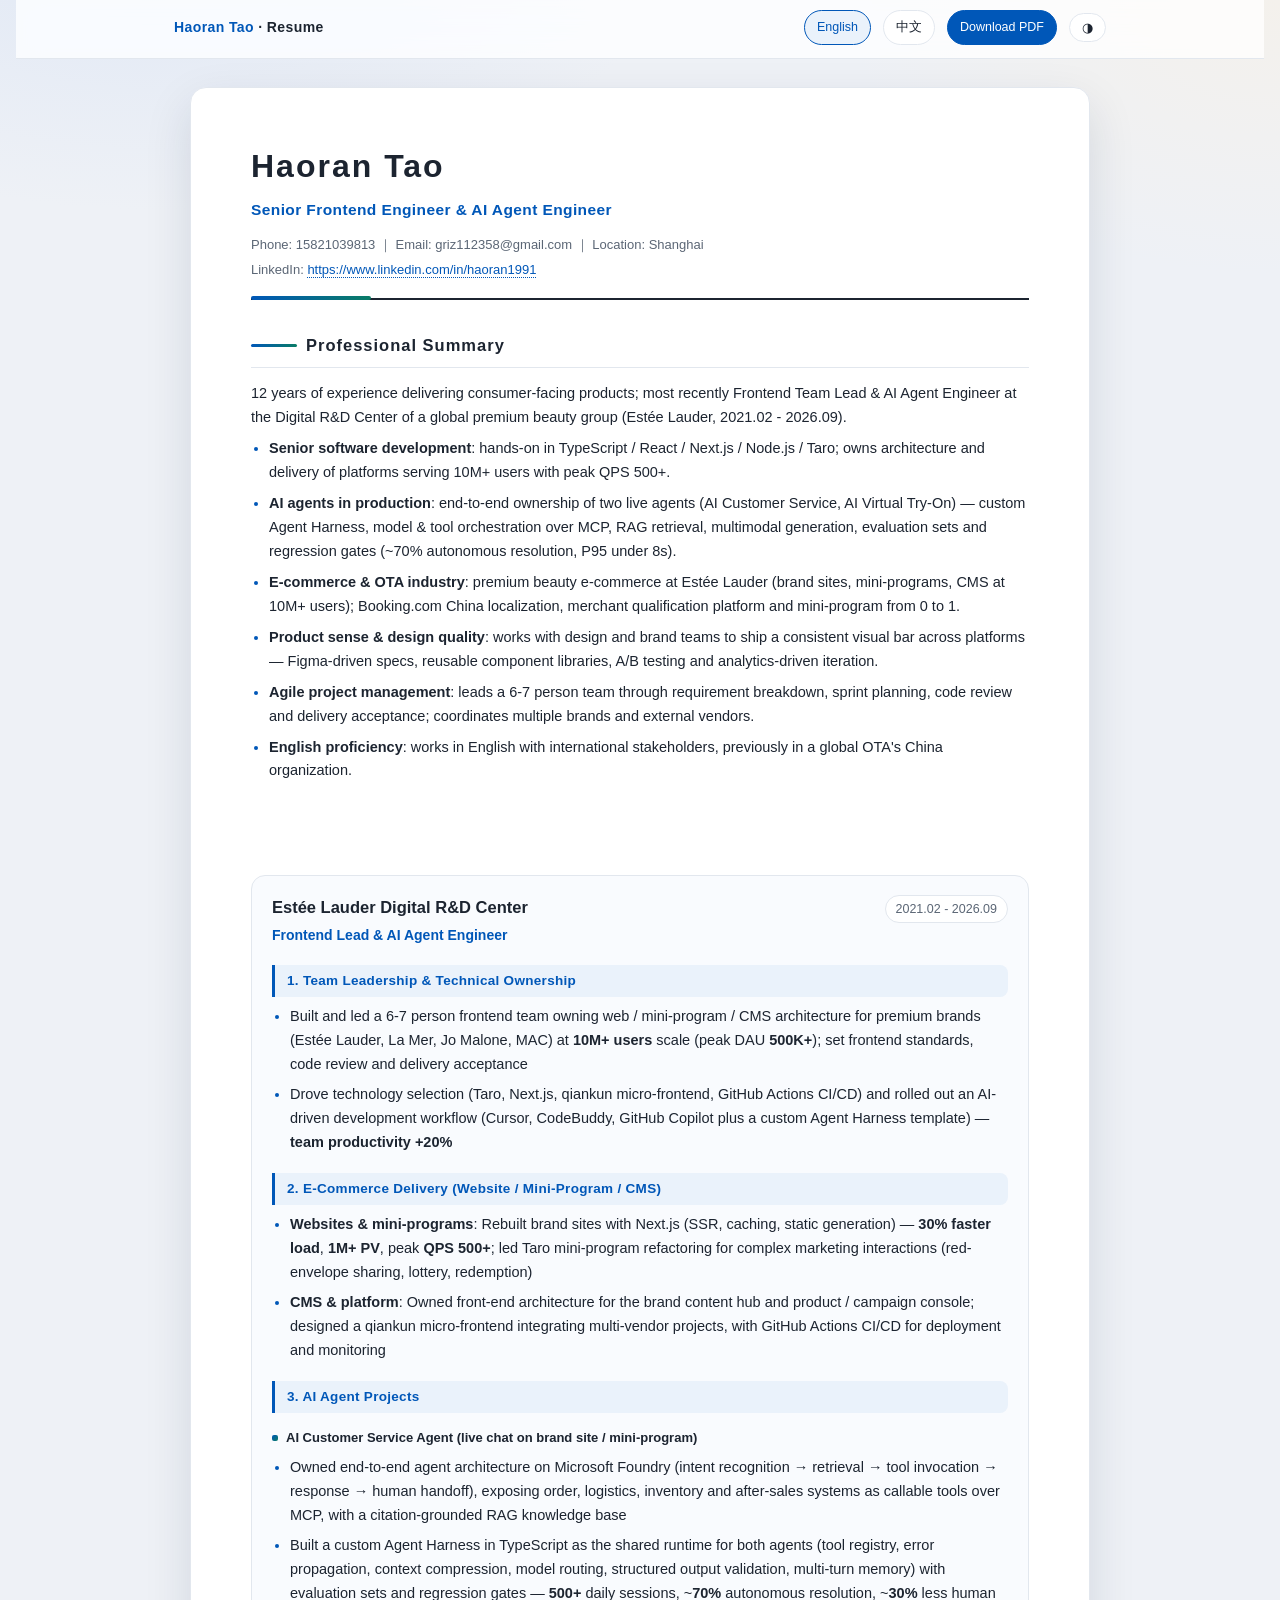
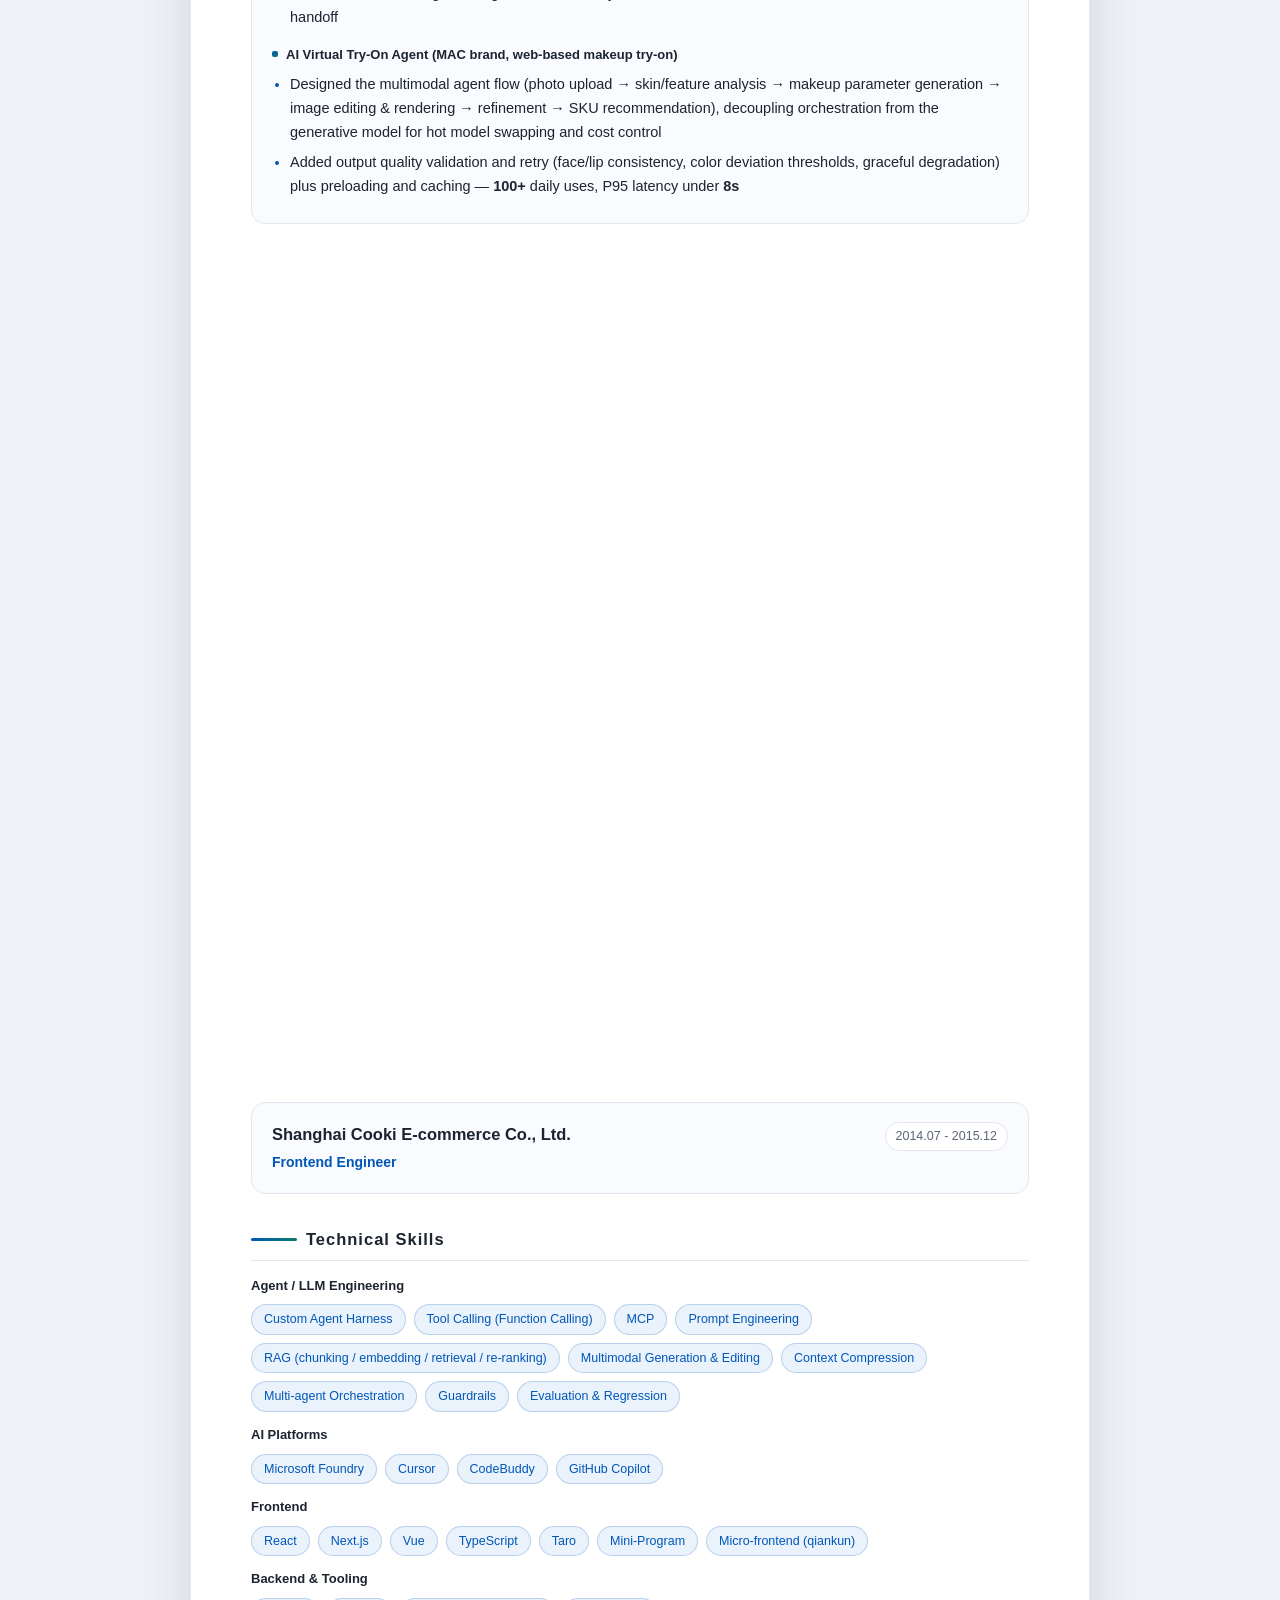
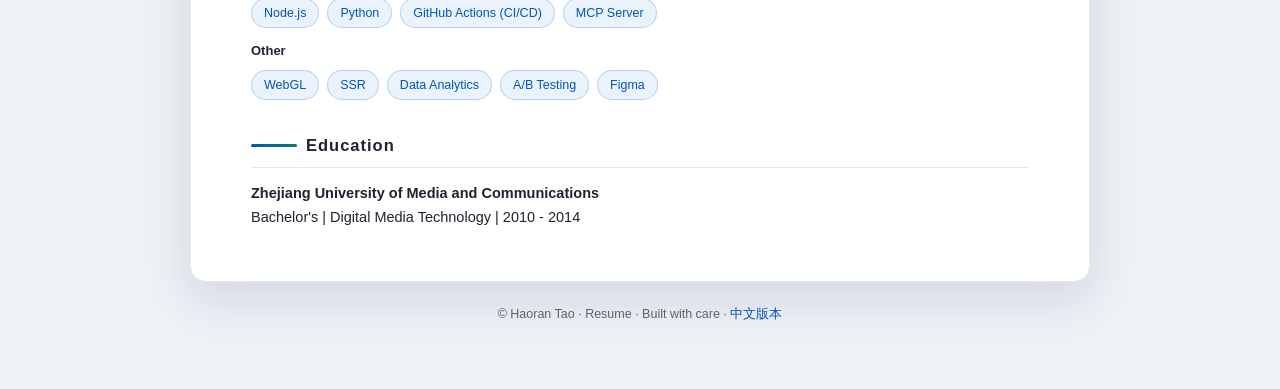
==== en/index.html @ 830e7e39 "Publish resume site (zh + en)" ====
<!DOCTYPE html>
<html lang="en" data-theme="light">
<head>
<meta charset="UTF-8">
<meta name="viewport" content="width=device-width, initial-scale=1.0">
<title>Haoran Tao · Resume</title>
<meta name="description" content="Senior Frontend Engineer & AI Agent Engineer, 12 years, Shanghai.">
<meta property="og:title" content="Haoran Tao · Resume">
<meta property="og:description" content="Senior Frontend Engineer & AI Agent Engineer, 12 years, Shanghai.">
<link rel="stylesheet" href="../style.css">
</head>
<body>

<div class="topbar noprint">
  <div class="topbar-inner">
    <div class="brand"><span>Haoran Tao</span> · Resume</div>
    <div class="spacer"></div>
    <a class="btn active" href="./">English</a>
    <a class="btn " href="/">中文</a>
    <a class="btn primary" href="/resume-en.pdf" download>Download PDF</a>
    <button class="btn" id="themeBtn" type="button" title="Toggle theme">&#9681;</button>
  </div>
  <div class="scrollbar"><i id="bar"></i></div>
</div>


<div class="page">
  <header>
    <h1>Haoran Tao</h1>
    <div class="title">Senior Frontend Engineer &amp; AI Agent Engineer</div>
    <div class="contact">
      Phone: 15821039813 ｜ Email: griz112358@gmail.com ｜ Location: Shanghai<br>
      LinkedIn: <a href="https://www.linkedin.com/in/haoran1991">https://www.linkedin.com/in/haoran1991</a>
    </div>
  </header>

  <h2>Professional Summary</h2>
  <p>12 years of experience delivering consumer-facing products; most recently Frontend Team Lead &amp; AI Agent Engineer at the Digital R&amp;D Center of a global premium beauty group (Estée Lauder, 2021.02 - 2026.09).</p>
  <ul class="summary">
    <li><strong>Senior software development</strong>: hands-on in TypeScript / React / Next.js / Node.js / Taro; owns architecture and delivery of platforms serving 10M+ users with peak QPS 500+.</li>
    <li><strong>AI agents in production</strong>: end-to-end ownership of two live agents (AI Customer Service, AI Virtual Try-On) — custom Agent Harness, model &amp; tool orchestration over MCP, RAG retrieval, multimodal generation, evaluation sets and regression gates (~70% autonomous resolution, P95 under 8s).</li>
    <li><strong>E-commerce &amp; OTA industry</strong>: premium beauty e-commerce at Estée Lauder (brand sites, mini-programs, CMS at 10M+ users); Booking.com China localization, merchant qualification platform and mini-program from 0 to 1.</li>
    <li><strong>Product sense &amp; design quality</strong>: works with design and brand teams to ship a consistent visual bar across platforms — Figma-driven specs, reusable component libraries, A/B testing and analytics-driven iteration.</li>
    <li><strong>Agile project management</strong>: leads a 6-7 person team through requirement breakdown, sprint planning, code review and delivery acceptance; coordinates multiple brands and external vendors.</li>
    <li><strong>English proficiency</strong>: works in English with international stakeholders, previously in a global OTA's China organization.</li>
  </ul>

  <h2>Work Experience</h2>
  <div class="job">
    <div class="job-head">
      <div>
        <div class="company">Estée Lauder Digital R&amp;D Center</div>
        <div class="role">Frontend Lead &amp; AI Agent Engineer</div>
      </div>
      <div class="period">2021.02 - 2026.09</div>
    </div>
    <div class="block">
      <div class="sub">1. Team Leadership &amp; Technical Ownership</div>
      <ul>
        <li>Built and led a 6-7 person frontend team owning web / mini-program / CMS architecture for premium brands (Estée Lauder, La Mer, Jo Malone, MAC) at <strong>10M+ users</strong> scale (peak DAU <strong>500K+</strong>); set frontend standards, code review and delivery acceptance</li>
        <li>Drove technology selection (Taro, Next.js, qiankun micro-frontend, GitHub Actions CI/CD) and rolled out an AI-driven development workflow (Cursor, CodeBuddy, GitHub Copilot plus a custom Agent Harness template) — <strong>team productivity +20%</strong></li>
        </ul>
      </div>
    <div class="block">
      <div class="sub">2. E-Commerce Delivery (Website / Mini-Program / CMS)</div>
      <ul>
        <li><strong>Websites &amp; mini-programs</strong>: Rebuilt brand sites with Next.js (SSR, caching, static generation) — <strong>30% faster load</strong>, <strong>1M+ PV</strong>, peak <strong>QPS 500+</strong>; led Taro mini-program refactoring for complex marketing interactions (red-envelope sharing, lottery, redemption)</li>
        <li><strong>CMS &amp; platform</strong>: Owned front-end architecture for the brand content hub and product / campaign console; designed a qiankun micro-frontend integrating multi-vendor projects, with GitHub Actions CI/CD for deployment and monitoring</li>
        </ul>
      </div>
    <div class="block">
      <div class="sub">3. AI Agent Projects</div>
      <div class="sub-sub">AI Customer Service Agent (live chat on brand site / mini-program)</div>
      <ul>
        <li>Owned end-to-end agent architecture on Microsoft Foundry (intent recognition → retrieval → tool invocation → response → human handoff), exposing order, logistics, inventory and after-sales systems as callable tools over MCP, with a citation-grounded RAG knowledge base</li>
        <li>Built a custom Agent Harness in TypeScript as the shared runtime for both agents (tool registry, error propagation, context compression, model routing, structured output validation, multi-turn memory) with evaluation sets and regression gates — <strong>500+</strong> daily sessions, ~<strong>70%</strong> autonomous resolution, ~<strong>30%</strong> less human handoff</li>
        </ul>
      <div class="sub-sub">AI Virtual Try-On Agent (MAC brand, web-based makeup try-on)</div>
      <ul>
        <li>Designed the multimodal agent flow (photo upload → skin/feature analysis → makeup parameter generation → image editing &amp; rendering → refinement → SKU recommendation), decoupling orchestration from the generative model for hot model swapping and cost control</li>
        <li>Added output quality validation and retry (face/lip consistency, color deviation thresholds, graceful degradation) plus preloading and caching — <strong>100+</strong> daily uses, P95 latency under <strong>8s</strong></li>
        </ul>
      </div>
  </div>

  <div class="job">
    <div class="job-head">
      <div>
        <div class="company">Booking.com</div>
        <div class="role">Frontend Engineer</div>
      </div>
      <div class="period">2019.01 - 2021.01</div>
    </div>
    <ul>
      <li><strong>China Localization</strong>: Led localization initiatives for Booking.com China, optimized the multi-language system, and independently designed and built a vendor qualification review platform to ensure efficient and compliant onboarding</li>
      <li><strong>Data Infrastructure</strong>: Led the integration and event tracking deployment of Google Analytics on the China site, building a unified data collection and reporting system to provide a trustworthy data foundation for business decisions</li>
      <li><strong>Mini-Program Development</strong>: Participated in building "Booking Daily Picks" mini-program from 0 to 1, accumulating a reusable component library based on design specifications to improve iteration efficiency</li>
      <li><strong>Experiment-Driven Growth</strong>: Designed and executed an A/B Testing experimentation framework, continuously validating product hypotheses around core conversion funnels to drive business iteration with data</li>
        </ul>
  </div>

  <div class="job">
    <div class="job-head">
      <div>
        <div class="company">Bilibili.com (Gaming Division)</div>
        <div class="role">Frontend Engineer</div>
      </div>
      <div class="period">2017.11 - 2018.12</div>
    </div>
    <ul>
      <li>Developed official websites for games including Azur Lane and Honkai Impact 3rd, using CSS3, SVG, and WebGL for high-complexity interactive effects</li>
      <li>Migrated and optimized Webpack build process, improving development and packaging efficiency</li>
      <li>Developed an H5 game center embedded in the app, using Node.js + Koa for SSR server-side rendering, implementing Rem solution for mobile adaptation, and building Mocha + Chai unit testing framework</li>
        </ul>
  </div>

  <div class="job">
    <div class="job-head">
      <div>
        <div class="company">Shanghai KaLv Information Technology Co., Ltd.</div>
        <div class="role">Frontend Engineer</div>
      </div>
      <div class="period">2016.02 - 2017.10</div>
    </div>
    <ul>
      <li>Developed Node.js project scaffolding adapted to the company cloud platform, improving R&amp;D standardization</li>
      <li>Built backend management system using Vue.js + Element UI, supporting Markdown parsing and dynamic directory generation</li>
        </ul>
  </div>

  <div class="job">
    <div class="job-head">
      <div>
        <div class="company">Shanghai Cooki E-commerce Co., Ltd.</div>
        <div class="role">Frontend Engineer</div>
      </div>
      <div class="period">2014.07 - 2015.12</div>
    </div>
  </div>


  <h2>Technical Skills</h2>
  <p class="skill-label"><strong>Agent / LLM Engineering</strong></p>
  <div class="tags">
    <span class="tag">Custom Agent Harness</span>
    <span class="tag">Tool Calling (Function Calling)</span>
    <span class="tag">MCP</span>
    <span class="tag">Prompt Engineering</span>
    <span class="tag">RAG (chunking / embedding / retrieval / re-ranking)</span>
    <span class="tag">Multimodal Generation &amp; Editing</span>
    <span class="tag">Context Compression</span>
    <span class="tag">Multi-agent Orchestration</span>
    <span class="tag">Guardrails</span>
    <span class="tag">Evaluation &amp; Regression</span>
  </div>
  <p class="skill-label"><strong>AI Platforms</strong></p>
  <div class="tags">
    <span class="tag">Microsoft Foundry</span>
    <span class="tag">Cursor</span>
    <span class="tag">CodeBuddy</span>
    <span class="tag">GitHub Copilot</span>
  </div>
  <p class="skill-label"><strong>Frontend</strong></p>
  <div class="tags">
    <span class="tag">React</span>
    <span class="tag">Next.js</span>
    <span class="tag">Vue</span>
    <span class="tag">TypeScript</span>
    <span class="tag">Taro</span>
    <span class="tag">Mini-Program</span>
    <span class="tag">Micro-frontend (qiankun)</span>
  </div>
  <p class="skill-label"><strong>Backend &amp; Tooling</strong></p>
  <div class="tags">
    <span class="tag">Node.js</span>
    <span class="tag">Python</span>
    <span class="tag">GitHub Actions (CI/CD)</span>
    <span class="tag">MCP Server</span>
  </div>
  <p class="skill-label"><strong>Other</strong></p>
  <div class="tags">
    <span class="tag">WebGL</span>
    <span class="tag">SSR</span>
    <span class="tag">Data Analytics</span>
    <span class="tag">A/B Testing</span>
    <span class="tag">Figma</span>
  </div>

  <h2>Education</h2>
  <div class="edu"><strong>Zhejiang University of Media and Communications</strong></div>
  <p>Bachelor's | Digital Media Technology | 2010 - 2014</p>
</div>

<footer class="noprint">
  <p>© Haoran Tao · Resume · Built with care · <a href="/">中文版本</a></p>
</footer>

<script>
(function(){
  var root=document.documentElement, btn=document.getElementById('themeBtn');
  var saved=null;
  try{saved=localStorage.getItem('resume-theme');}catch(e){}
  if(!saved){ saved = window.matchMedia('(prefers-color-scheme: dark)').matches ? 'dark':'light'; }
  root.setAttribute('data-theme',saved);
  btn.addEventListener('click',function(){
    var next = root.getAttribute('data-theme')==='dark'?'light':'dark';
    root.setAttribute('data-theme',next);
    try{localStorage.setItem('resume-theme',next);}catch(e){}
  });

  // reveal on scroll
  var targets=document.querySelectorAll('h2, .job, .tags');
  targets.forEach(function(el){el.classList.add('reveal');});
  if('IntersectionObserver' in window){
    var io=new IntersectionObserver(function(entries){
      entries.forEach(function(en){
        if(en.isIntersecting){ en.target.classList.add('in'); io.unobserve(en.target); }
      });
    },{rootMargin:'0px 0px -8% 0px',threshold:.05});
    targets.forEach(function(el){io.observe(el);});
  }else{
    targets.forEach(function(el){el.classList.add('in');});
  }

  // scroll progress
  var bar=document.getElementById('bar');
  function onScroll(){
    var h=document.documentElement;
    var max=h.scrollHeight-h.clientHeight;
    var p=max>0?(h.scrollTop/max)*100:0;
    bar.style.width=p+'%';
  }
  document.addEventListener('scroll',onScroll,{passive:true});
  onScroll();
})();
</script>

</body>
</html>
---- style.css ----
:root{
  --bg:#eef1f6;
  --bg-grad-1:#dfe7f5;
  --bg-grad-2:#f4f1ec;
  --card:#ffffff;
  --text:#1c2430;
  --muted:#5b6675;
  --line:#e2e7ee;
  --accent:#0057b8;
  --accent-2:#0a7c66;
  --accent-soft:#eaf2fb;
  --shadow:0 18px 48px rgba(20,32,58,.12);
  --radius:16px;
}
html[data-theme="dark"]{
  --bg:#0e1420;
  --bg-grad-1:#131c2c;
  --bg-grad-2:#1a1512;
  --card:#151c29;
  --text:#e7ecf4;
  --muted:#9aa6b8;
  --line:#263044;
  --accent:#5aa9ff;
  --accent-2:#3fd0ae;
  --accent-soft:#16273d;
  --shadow:0 18px 48px rgba(0,0,0,.5);
}
*{margin:0;padding:0;box-sizing:border-box}
html{scroll-behavior:smooth}
body{
  font-family:-apple-system,BlinkMacSystemFont,"PingFang SC","Hiragino Sans GB","Microsoft YaHei","Segoe UI",Roboto,sans-serif;
  line-height:1.65;color:var(--text);font-size:14.5px;
  background:var(--bg);
  background-image:
    radial-gradient(900px 500px at 12% -10%, var(--bg-grad-1), transparent 60%),
    radial-gradient(800px 500px at 100% 0%, var(--bg-grad-2), transparent 55%);
  background-attachment:fixed;
  padding:0 16px 64px;
  transition:background-color .3s ease,color .3s ease;
}
/* top bar */
.topbar{
  position:sticky;top:0;z-index:50;
  backdrop-filter:saturate(180%) blur(12px);
  -webkit-backdrop-filter:saturate(180%) blur(12px);
  background:color-mix(in srgb, var(--card) 78%, transparent);
  border-bottom:1px solid var(--line);
}
.topbar-inner{
  max-width:940px;margin:0 auto;padding:10px 4px;
  display:flex;align-items:center;gap:12px;
}
.brand{font-weight:800;letter-spacing:.4px;font-size:14px;color:var(--text)}
.brand span{color:var(--accent)}
.topbar .spacer{flex:1}
.btn{
  border:1px solid var(--line);background:var(--card);color:var(--text);
  padding:6px 12px;border-radius:999px;font-size:12.5px;cursor:pointer;
  text-decoration:none;display:inline-flex;align-items:center;gap:6px;
  transition:transform .18s ease,box-shadow .18s ease,border-color .18s ease,color .18s;
}
.btn:hover{transform:translateY(-1px);box-shadow:0 6px 16px rgba(20,32,58,.12);border-color:var(--accent);color:var(--accent)}
.btn.primary{background:var(--accent);border-color:var(--accent);color:#fff}
.btn.primary:hover{color:#fff;filter:brightness(1.08)}
.btn.active{border-color:var(--accent);color:var(--accent);background:var(--accent-soft)}
.scrollbar{height:3px;background:transparent}
.scrollbar i{display:block;height:100%;width:0;background:linear-gradient(90deg,var(--accent),var(--accent-2));transition:width .1s linear}

.page{
  max-width:900px;margin:28px auto 0;background:var(--card);padding:52px 60px;
  box-shadow:var(--shadow);border-radius:var(--radius);
  border:1px solid var(--line);
  animation:rise .6s cubic-bezier(.2,.7,.3,1) both;
}
@keyframes rise{from{opacity:0;transform:translateY(14px)}to{opacity:1;transform:none}}

/* header */
header{border-bottom:2px solid var(--text);padding-bottom:16px;margin-bottom:26px;position:relative}
header::after{content:'';position:absolute;left:0;bottom:-2px;width:120px;height:4px;border-radius:2px;
  background:linear-gradient(90deg,var(--accent),var(--accent-2))}
h1{font-size:32px;letter-spacing:2px;color:var(--text)}
.title{font-size:15.5px;color:var(--accent);font-weight:600;margin-top:5px;letter-spacing:.4px}
.contact{font-size:13px;color:var(--muted);margin-top:10px;line-height:1.9}
.contact a{color:var(--accent);text-decoration:none;border-bottom:1px dotted var(--accent)}
.contact a:hover{border-bottom-style:solid}
.hi{color:var(--accent);font-weight:600}

/* section */
h2{
  font-size:16.5px;color:var(--text);margin:32px 0 14px;padding-bottom:7px;
  border-bottom:1.5px solid var(--line);letter-spacing:1px;position:relative;
  display:flex;align-items:center;gap:9px;
}
h2::before{
  content:'';width:46px;height:3px;border-radius:2px;
  background:linear-gradient(90deg,var(--accent),var(--accent-2));
}
h2 .ic{font-size:15px}
h3{font-size:15px;color:var(--text);margin:18px 0 6px}
h4{font-size:13.5px;color:var(--accent);margin:12px 0 4px}
.sub{
  font-size:13.5px;font-weight:700;color:var(--accent);
  background:var(--accent-soft);border-left:3px solid var(--accent);
  padding:5px 12px;margin:18px 0 8px;border-radius:0 8px 8px 0;letter-spacing:.3px;
}
.sub-sub{font-size:13px;font-weight:700;color:var(--text);margin:14px 0 4px;display:flex;align-items:center;gap:8px}
.sub-sub::before{
  content:'';flex:none;width:6px;height:6px;border-radius:2px;
  background:linear-gradient(135deg,var(--accent),var(--accent-2));
}
.job{
  margin-top:24px;padding:18px 20px;border:1px solid var(--line);border-radius:14px;
  background:color-mix(in srgb, var(--card) 70%, var(--accent-soft) 30%);
  transition:transform .2s ease,box-shadow .2s ease,border-color .2s ease;
}
.job:hover{transform:translateY(-2px);box-shadow:0 12px 30px rgba(20,32,58,.10);border-color:var(--accent)}
.job-head{display:flex;flex-wrap:wrap;align-items:baseline;justify-content:space-between;gap:6px}
.company{font-size:16.5px;font-weight:700;color:var(--text)}
.role{font-size:14px;font-weight:600;color:var(--accent);margin-top:3px}
.period{
  font-size:12.5px;color:var(--muted);font-variant-numeric:tabular-nums;
  background:var(--card);border:1px solid var(--line);padding:3px 10px;border-radius:999px;
}
.block{margin-top:14px}
ul{margin:8px 0 4px 18px}
ul.summary li{margin:7px 0}
li{margin:6px 0}
li::marker{color:var(--accent)}
strong{color:var(--text)}
.kw{color:var(--accent);font-weight:600}
.todo{color:#b54708;background:#fff7ed;padding:0 4px;border-radius:3px;font-weight:600}
.skill-label{margin:12px 0 2px;font-size:13px}
.tags{display:flex;flex-wrap:wrap;gap:8px;margin:8px 0 4px}
.tag{
  background:var(--accent-soft);color:var(--accent);border:1px solid color-mix(in srgb,var(--accent) 22%, transparent);
  padding:4px 12px;border-radius:999px;font-size:12.5px;
  transition:transform .16s ease,box-shadow .16s ease;
}
.tag:hover{transform:translateY(-2px);box-shadow:0 6px 14px rgba(20,32,58,.10)}
.tag.dark{background:var(--text);color:var(--card);border-color:var(--text)}
.edu{margin-top:6px}

/* reveal */
.reveal{opacity:0;transform:translateY(16px);transition:opacity .55s ease,transform .55s cubic-bezier(.2,.7,.3,1)}
.reveal.in{opacity:1;transform:none}

footer{max-width:900px;margin:22px auto 0;text-align:center;color:var(--muted);font-size:12.5px}
footer a{color:var(--accent);text-decoration:none}

@media (max-width:640px){
  .page{padding:30px 22px;border-radius:12px}
  h1{font-size:26px}
  .topbar-inner{flex-wrap:wrap;gap:8px}
  .period{margin-top:4px}
}
@media print{
  @page{margin:10mm 11mm}
  html,body{-webkit-print-color-adjust:exact;print-color-adjust:exact}
  body{background:#fff;padding:0;font-size:9pt;line-height:1.42;text-rendering:optimizeLegibility;-webkit-font-smoothing:antialiased}
  .topbar,.scrollbar,footer .noprint{display:none!important}
  .page{box-shadow:none;padding:0;max-width:none;border:0;border-radius:0;animation:none;background:#fff}
  .job{background:#fff;border:0;padding:0;margin-top:9px;break-inside:avoid}
  .job:hover{transform:none;box-shadow:none}
  .reveal{opacity:1!important;transform:none!important}
  header{padding-bottom:9px;margin-bottom:12px}
  h1{font-size:17.5pt;letter-spacing:2.5px}
  .title{font-size:10.2pt;margin-top:4px}
  .contact{font-size:8.4pt;margin-top:7px;line-height:1.5}
  h2{font-size:9.8pt;margin:9px 0 9px;padding-bottom:3px}
  h2::before{width:36px;height:2.4px}
  h4{font-size:9.6pt;margin:9px 0 3px}
  .sub{font-size:9.3pt;margin:8px 0 4px;padding:2px 8px}
  .sub-sub{font-size:9.1pt;margin:6px 0 2px}
  .sub-sub::before{width:4.5px;height:4.5px}
  .company{font-size:10.8pt}
  .role{font-size:9.4pt}
  .period{font-size:8.8pt;padding:1px 7px}
  .block{margin-top:5px}
  ul{margin:3px 0 2px 14px}
  li{margin:1.7px 0;line-height:1.42}
  .tags{gap:6px;margin:6px 0 2px}
  .tag{font-size:8.6pt;padding:2px 8px}
  .skill-label{font-size:9pt;margin:6px 0 1px}
}
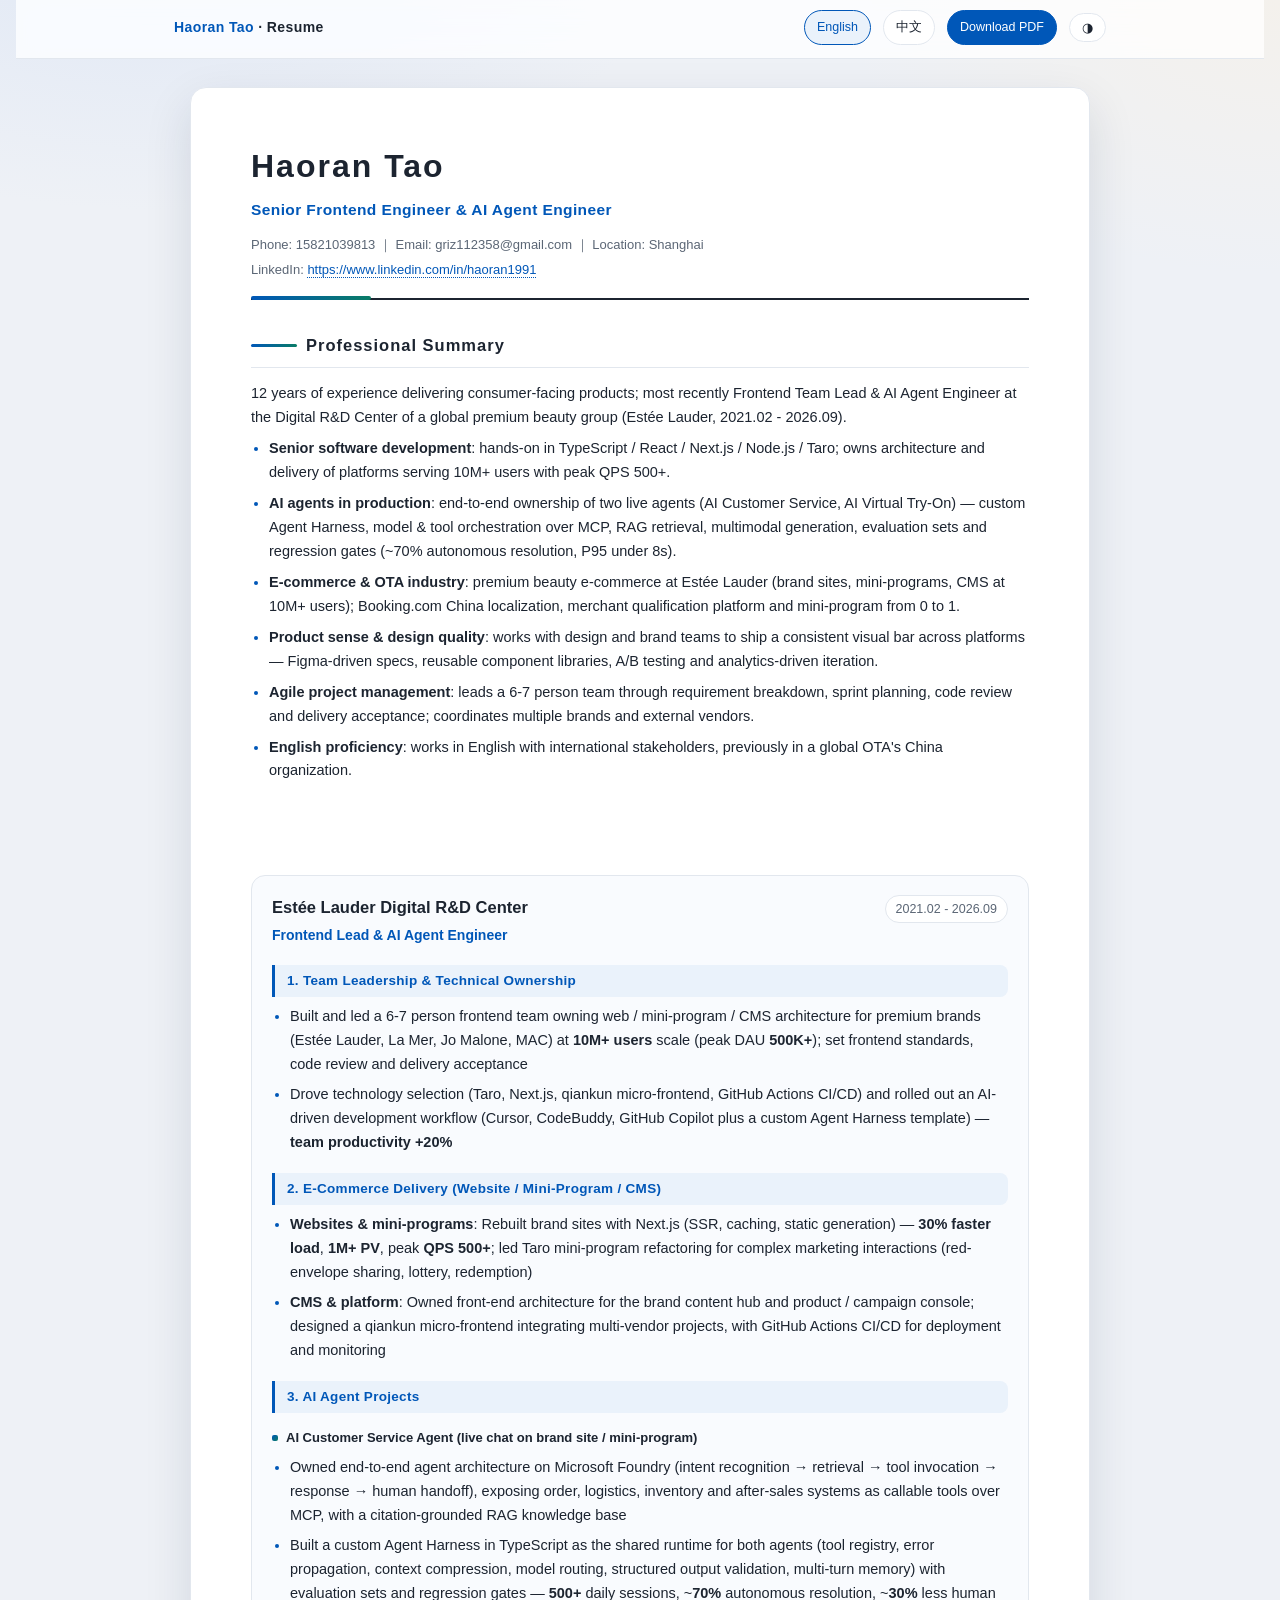
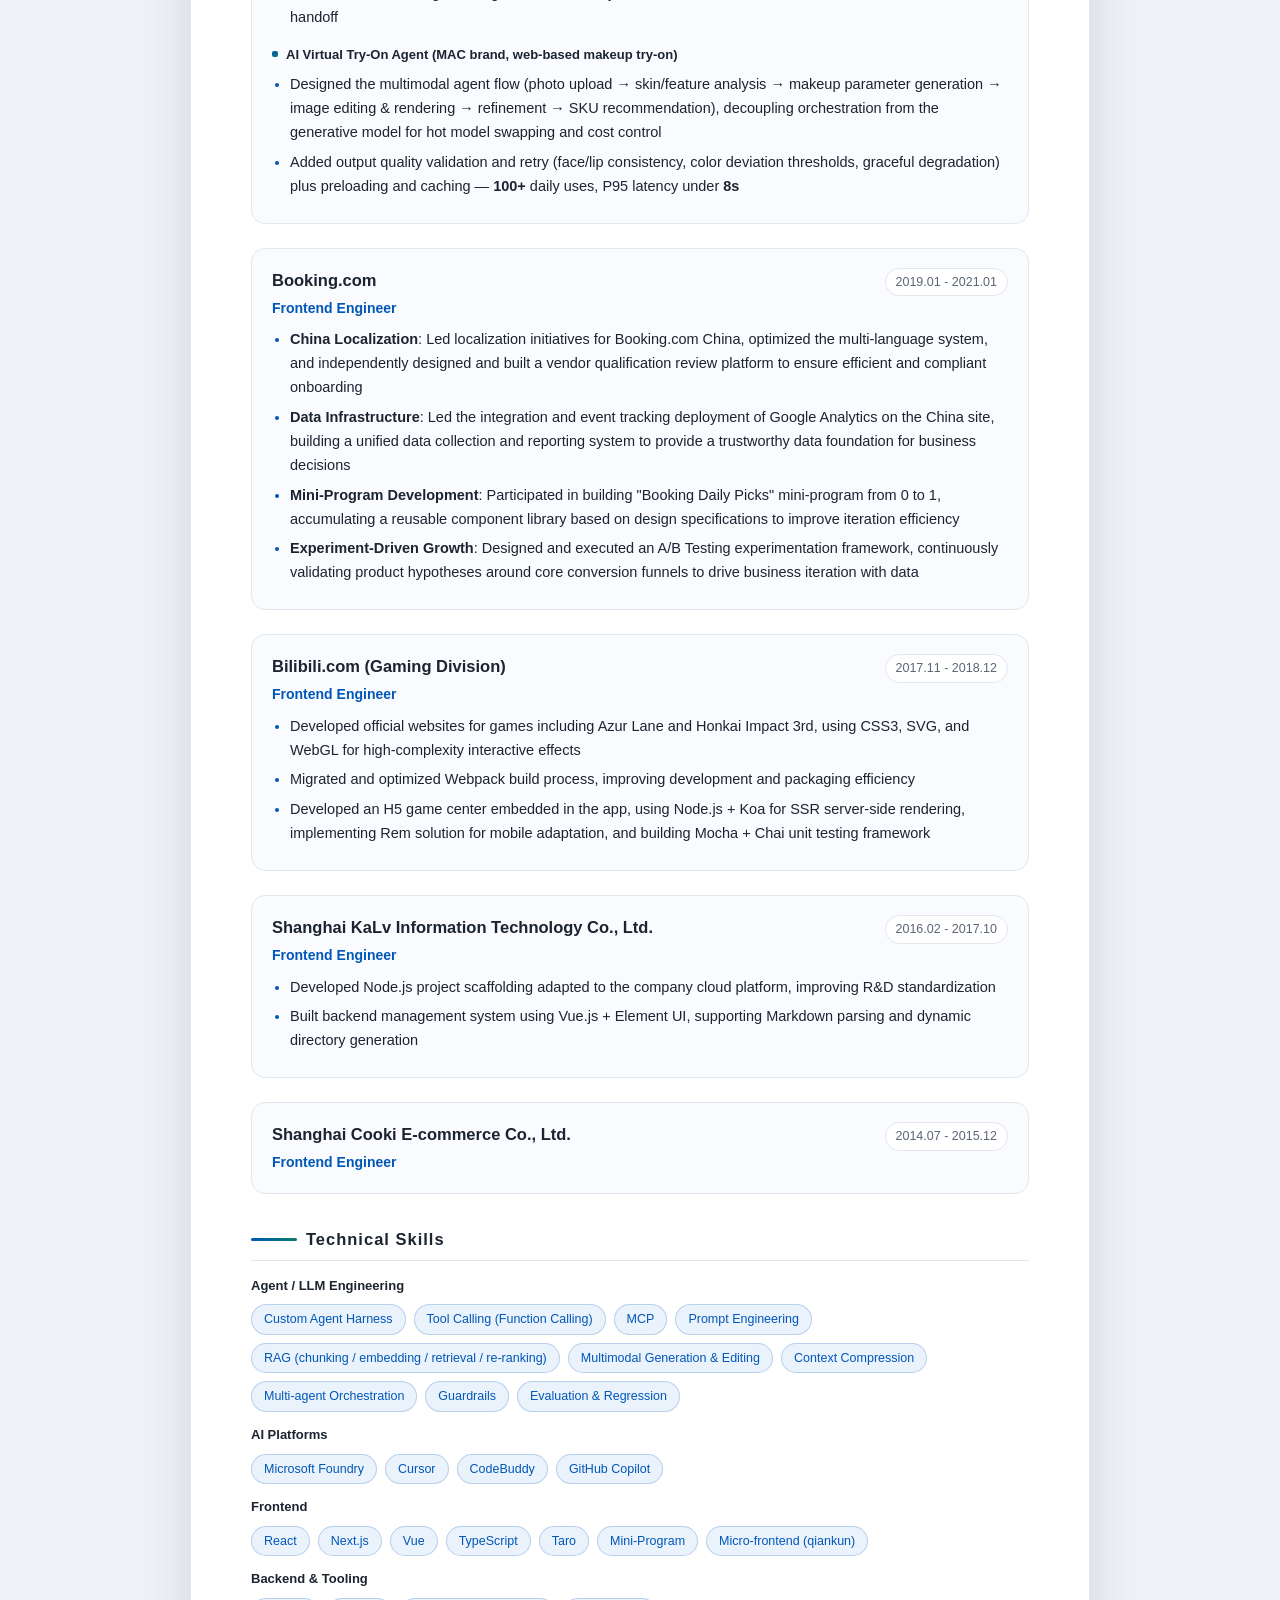
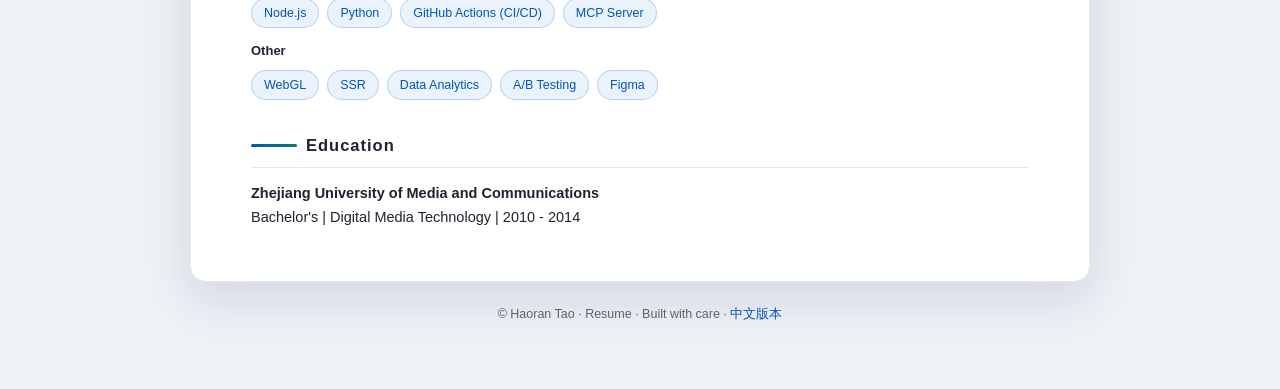
==== commit 4f0ecd2d: "Add noscript fallback for reveal animations" ====
--- a/en/index.html
+++ b/en/index.html
@@ -7,6 +7,7 @@
 <meta name="description" content="Senior Frontend Engineer & AI Agent Engineer, 12 years, Shanghai.">
 <meta property="og:title" content="Haoran Tao · Resume">
 <meta property="og:description" content="Senior Frontend Engineer & AI Agent Engineer, 12 years, Shanghai.">
+<noscript><style>.reveal{opacity:1!important;transform:none!important}</style></noscript>
 <link rel="stylesheet" href="../style.css">
 </head>
 <body>
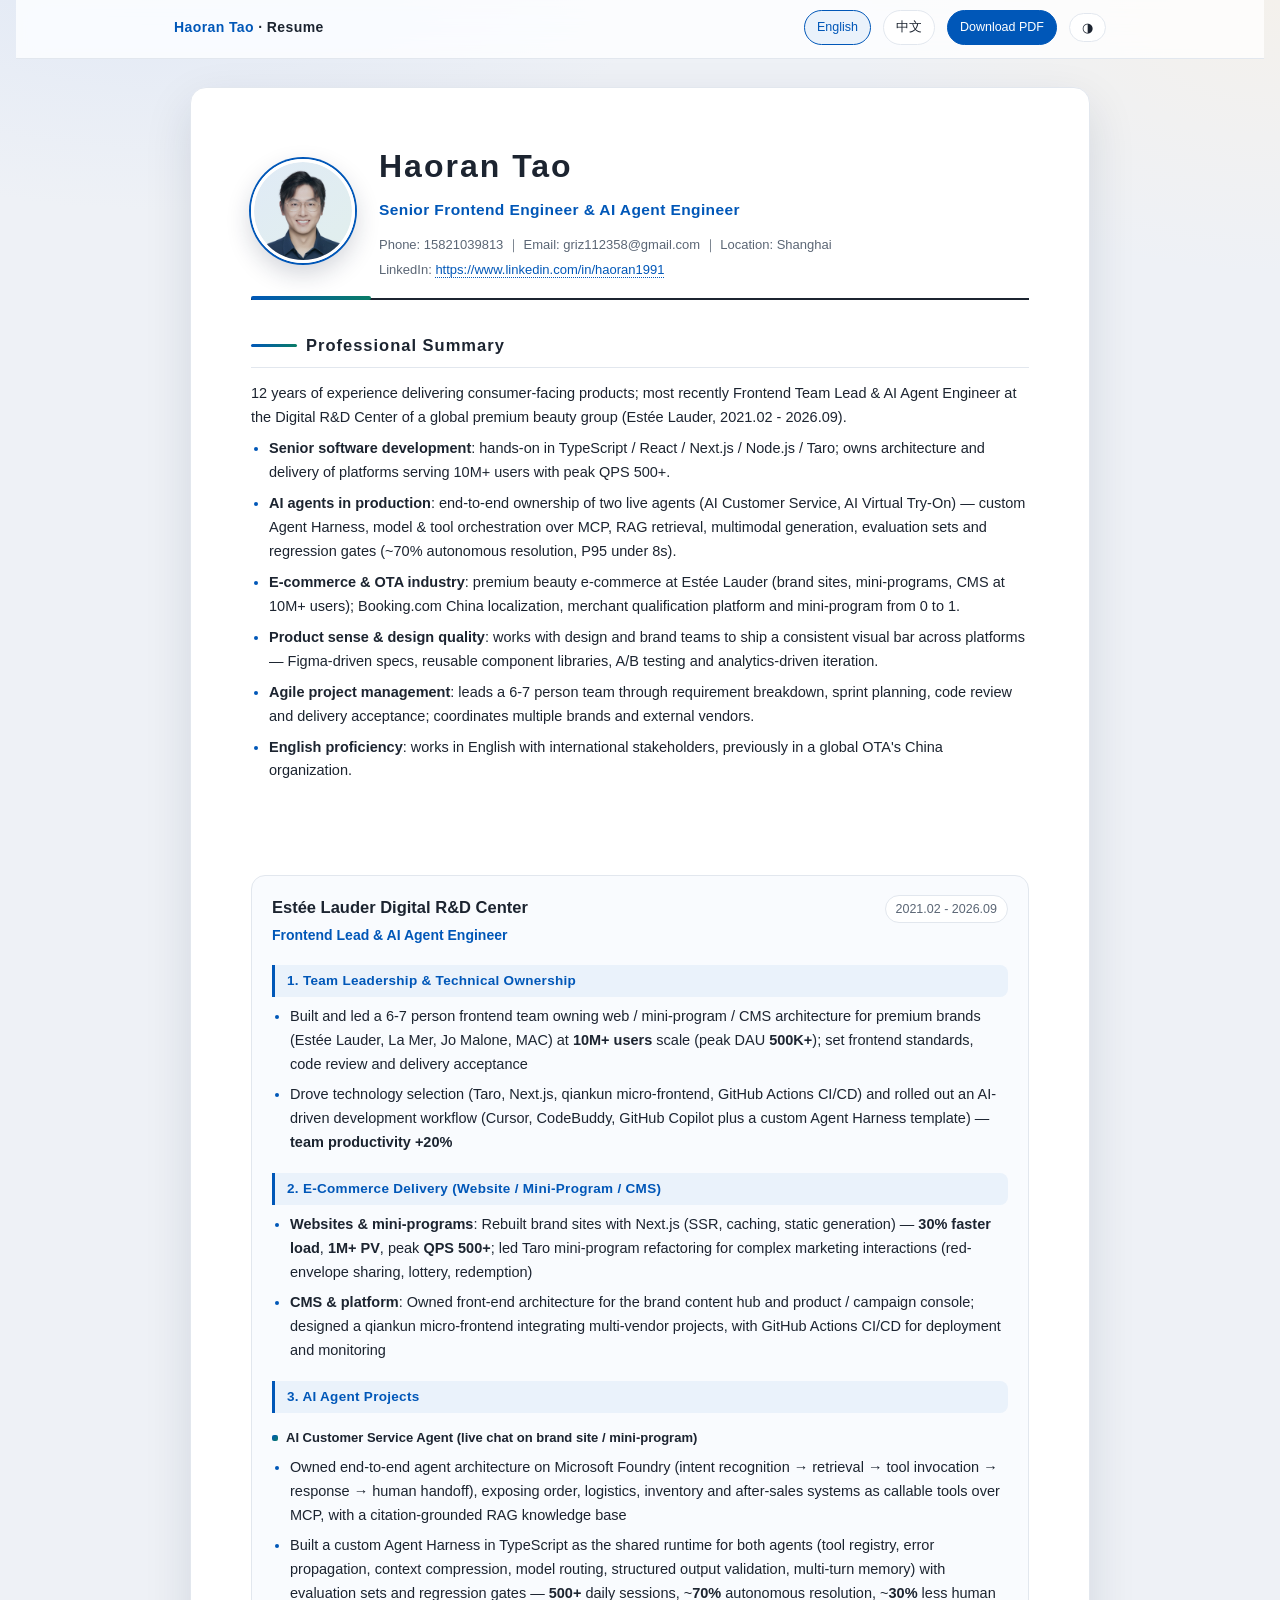
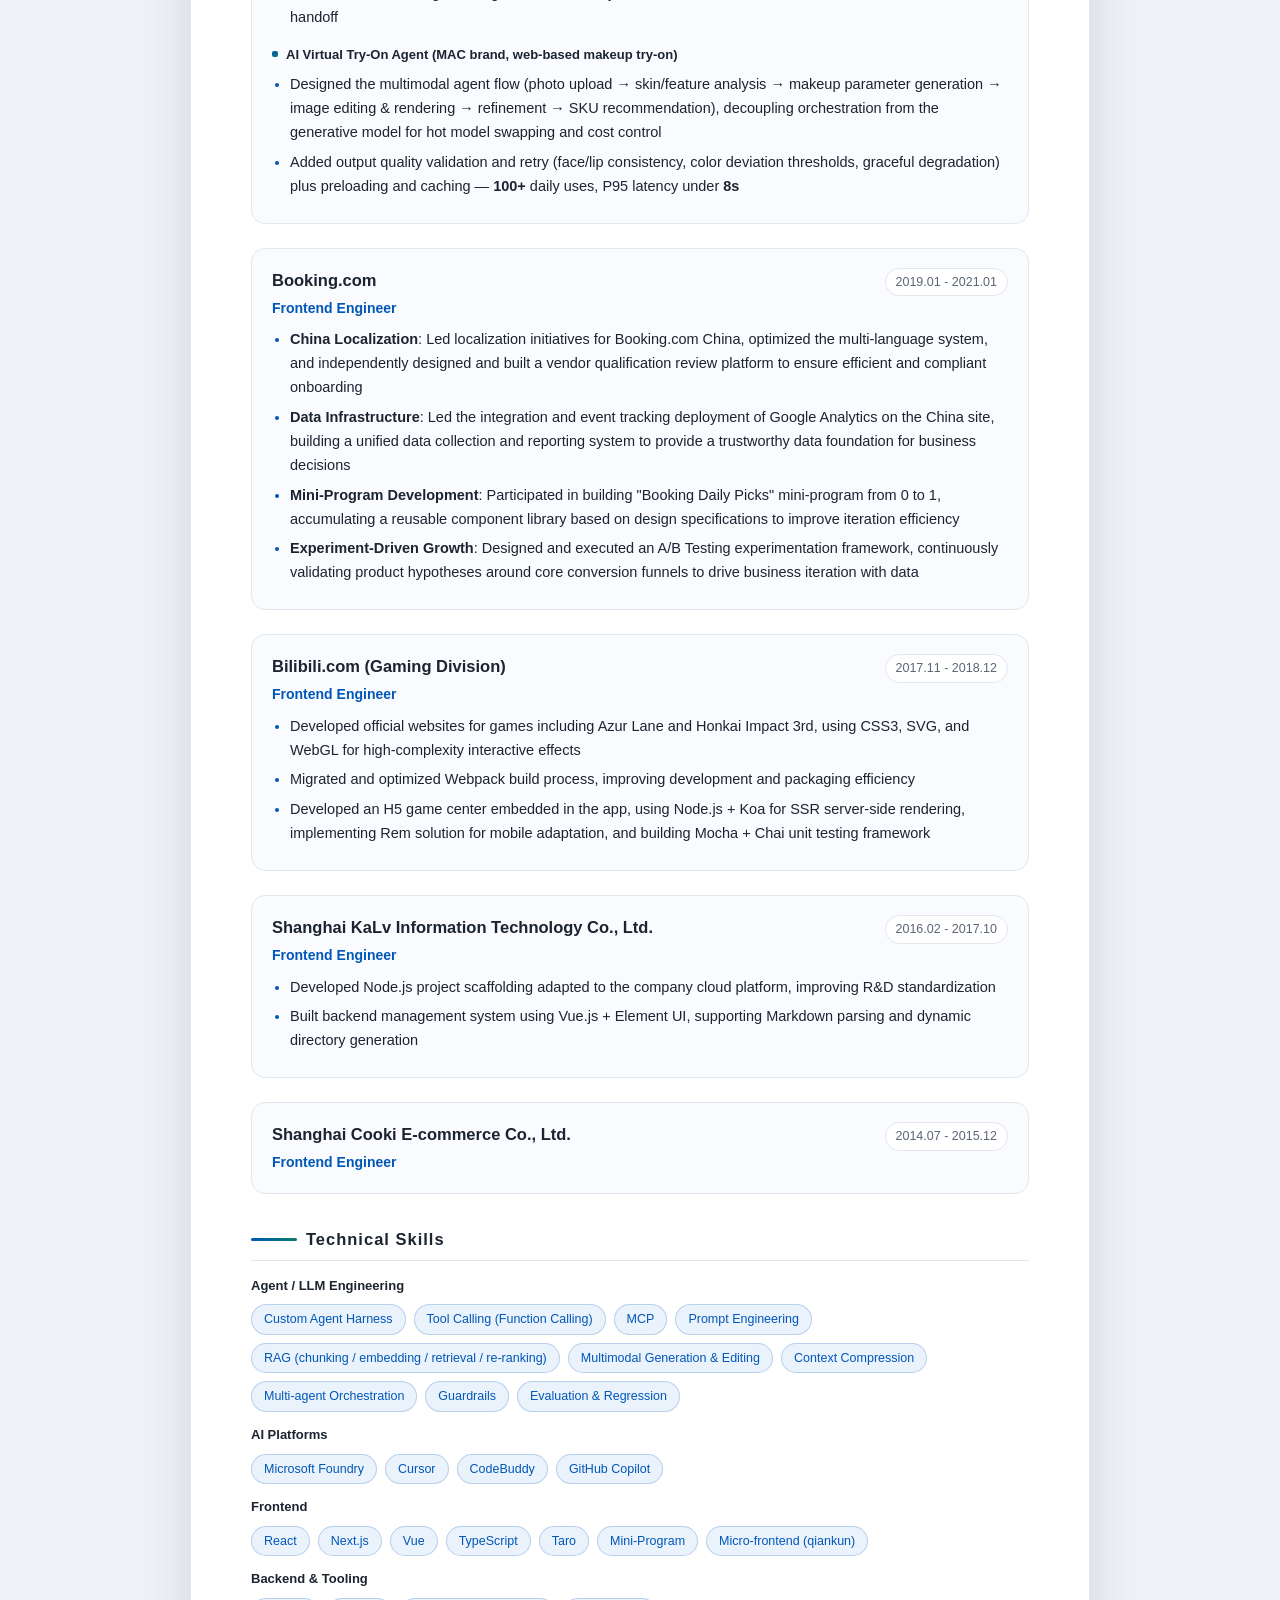
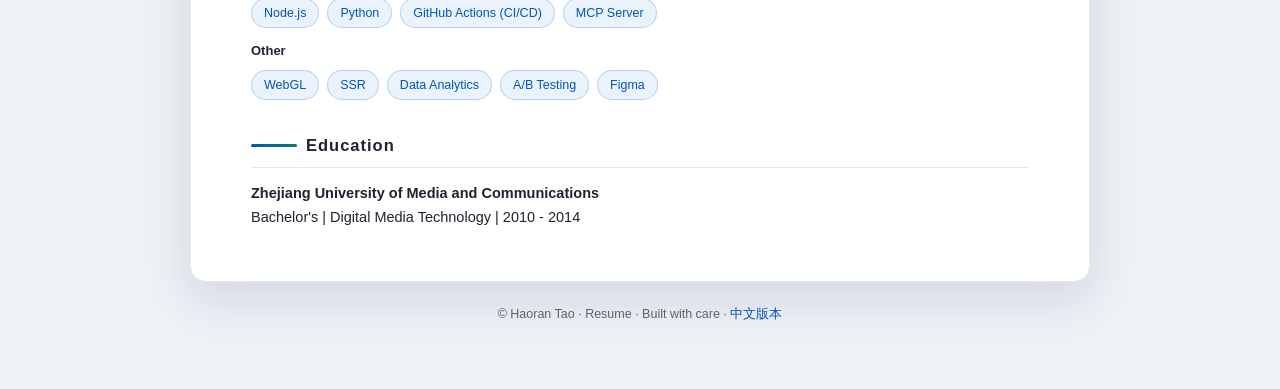
==== commit b2f9e4aa: "Add profile photo to web resume header" ====
--- a/en/index.html
+++ b/en/index.html
@@ -27,12 +27,15 @@
 
 <div class="page">
   <header>
-    <h1>Haoran Tao</h1>
+<div class="avatar"><img src="../avatar.jpg" alt="Haoran Tao" width="104" height="104"></div>
+  <div class="head-text">
+      <h1>Haoran Tao</h1>
     <div class="title">Senior Frontend Engineer &amp; AI Agent Engineer</div>
     <div class="contact">
       Phone: 15821039813 ｜ Email: griz112358@gmail.com ｜ Location: Shanghai<br>
       LinkedIn: <a href="https://www.linkedin.com/in/haoran1991">https://www.linkedin.com/in/haoran1991</a>
     </div>
+  </div>
   </header>
 
   <h2>Professional Summary</h2>
--- a/style.css
+++ b/style.css
@@ -84,6 +84,28 @@
 .contact a{color:var(--accent);text-decoration:none;border-bottom:1px dotted var(--accent)}
 .contact a:hover{border-bottom-style:solid}
 .hi{color:var(--accent);font-weight:600}
+
+
+/* avatar */
+header{display:flex;align-items:center;gap:24px}
+.head-text{flex:1;min-width:0}
+.avatar{
+  flex:none;width:104px;height:104px;border-radius:50%;overflow:hidden;
+  border:3px solid var(--card);
+  box-shadow:0 0 0 2px var(--accent), 0 10px 26px rgba(20,32,58,.20);
+  position:relative;transition:transform .3s cubic-bezier(.2,.7,.3,1), box-shadow .3s ease;
+}
+.avatar img{width:100%;height:100%;object-fit:cover;display:block}
+.avatar::after{
+  content:'';position:absolute;inset:0;border-radius:50%;
+  background:linear-gradient(140deg, rgba(0,87,184,.12), rgba(10,124,102,.12));
+}
+.avatar:hover{transform:scale(1.04) rotate(-2deg);box-shadow:0 0 0 3px var(--accent-2), 0 14px 32px rgba(20,32,58,.26)}
+@media (max-width:640px){
+  header{gap:16px}
+  .avatar{width:76px;height:76px}
+  h1{font-size:24px}
+}
 
 /* section */
 h2{
@@ -158,6 +180,8 @@
   html,body{-webkit-print-color-adjust:exact;print-color-adjust:exact}
   body{background:#fff;padding:0;font-size:9pt;line-height:1.42;text-rendering:optimizeLegibility;-webkit-font-smoothing:antialiased}
   .topbar,.scrollbar,footer .noprint{display:none!important}
+  .avatar{display:none!important}
+  header{display:block!important}
   .page{box-shadow:none;padding:0;max-width:none;border:0;border-radius:0;animation:none;background:#fff}
   .job{background:#fff;border:0;padding:0;margin-top:9px;break-inside:avoid}
   .job:hover{transform:none;box-shadow:none}
